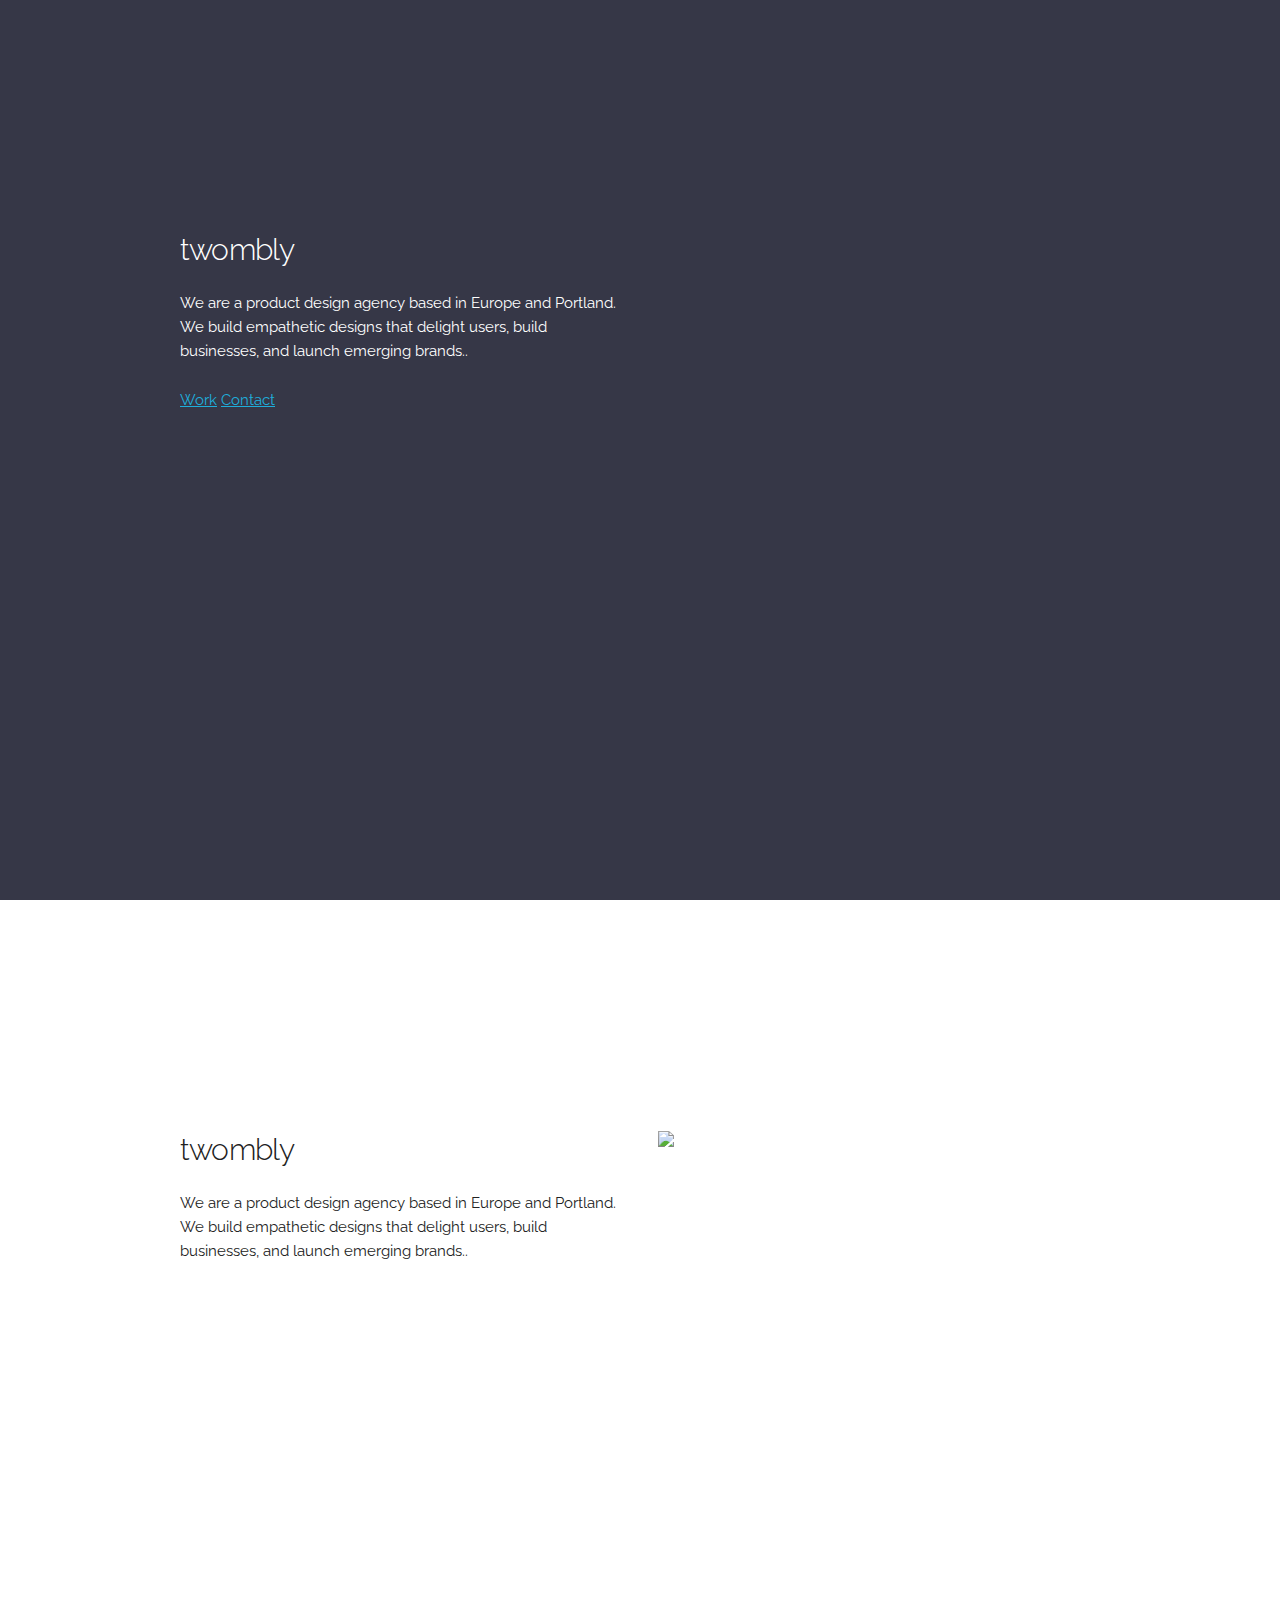
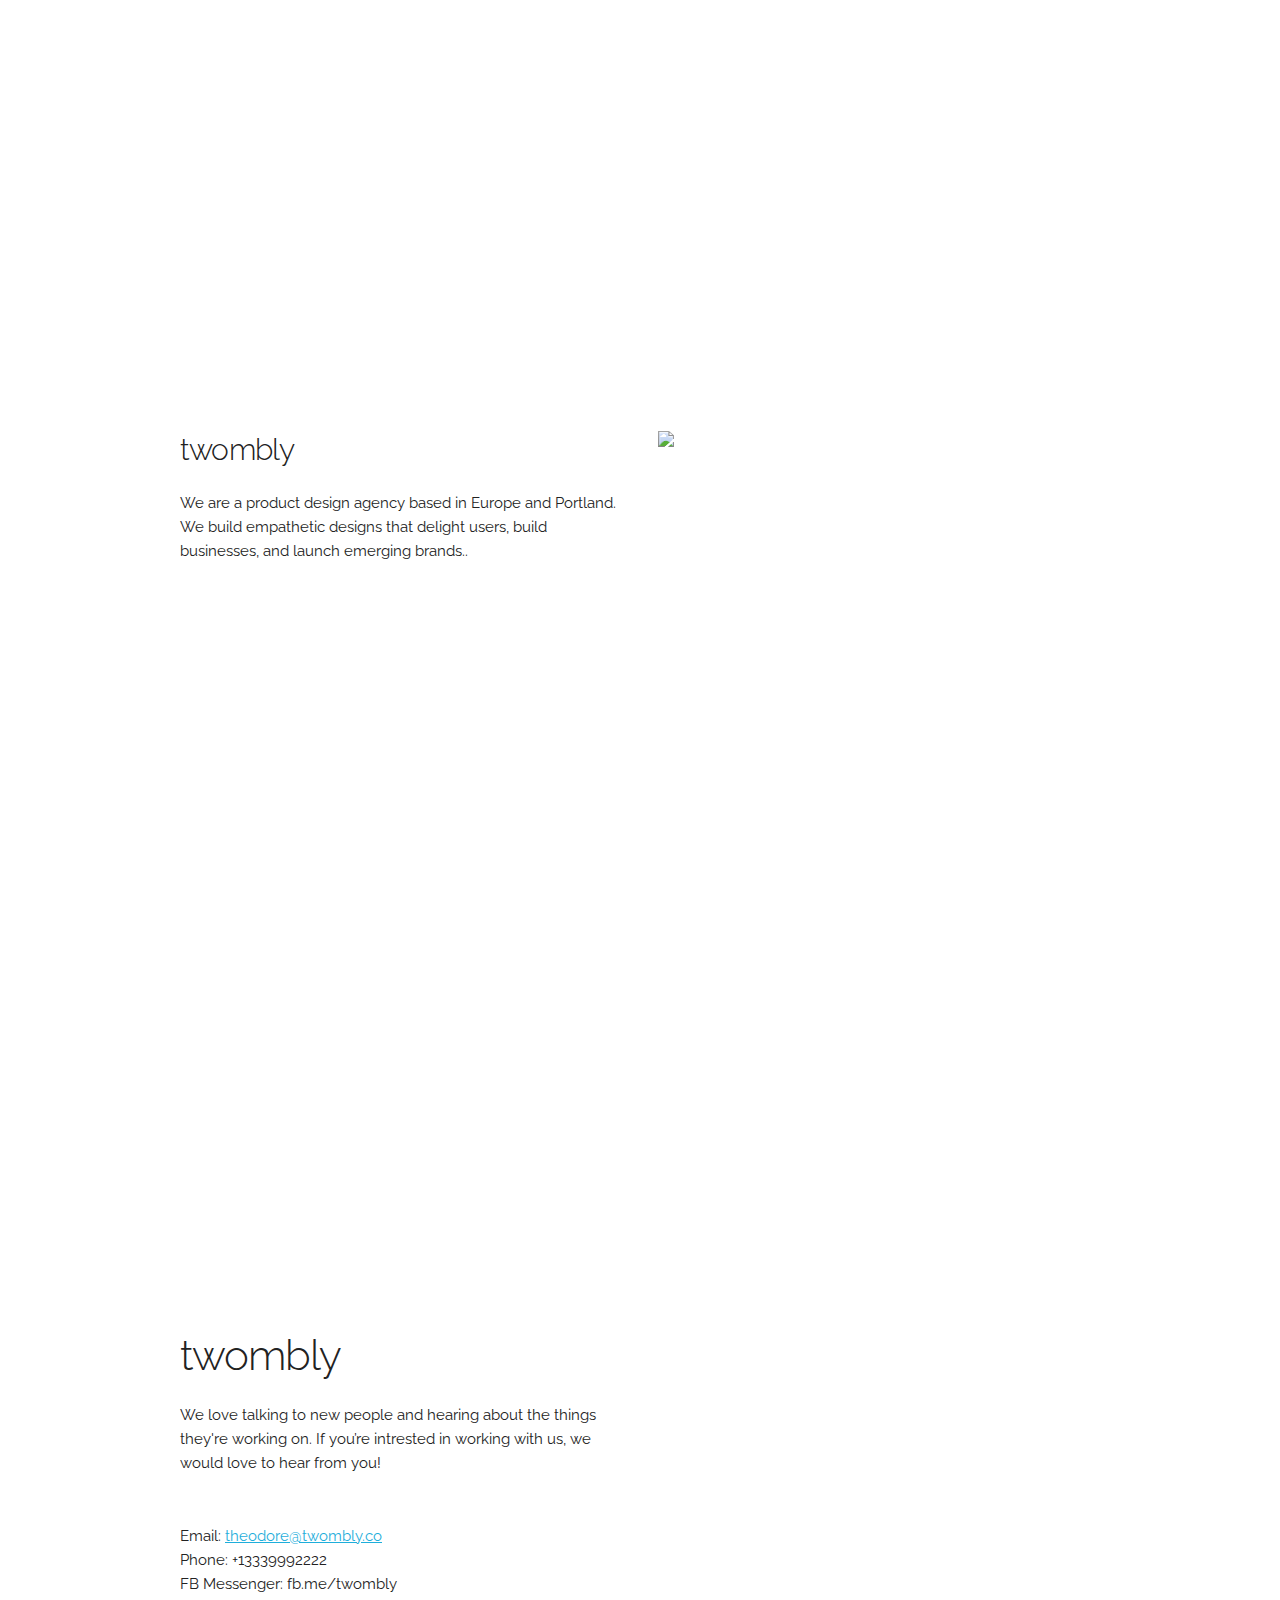
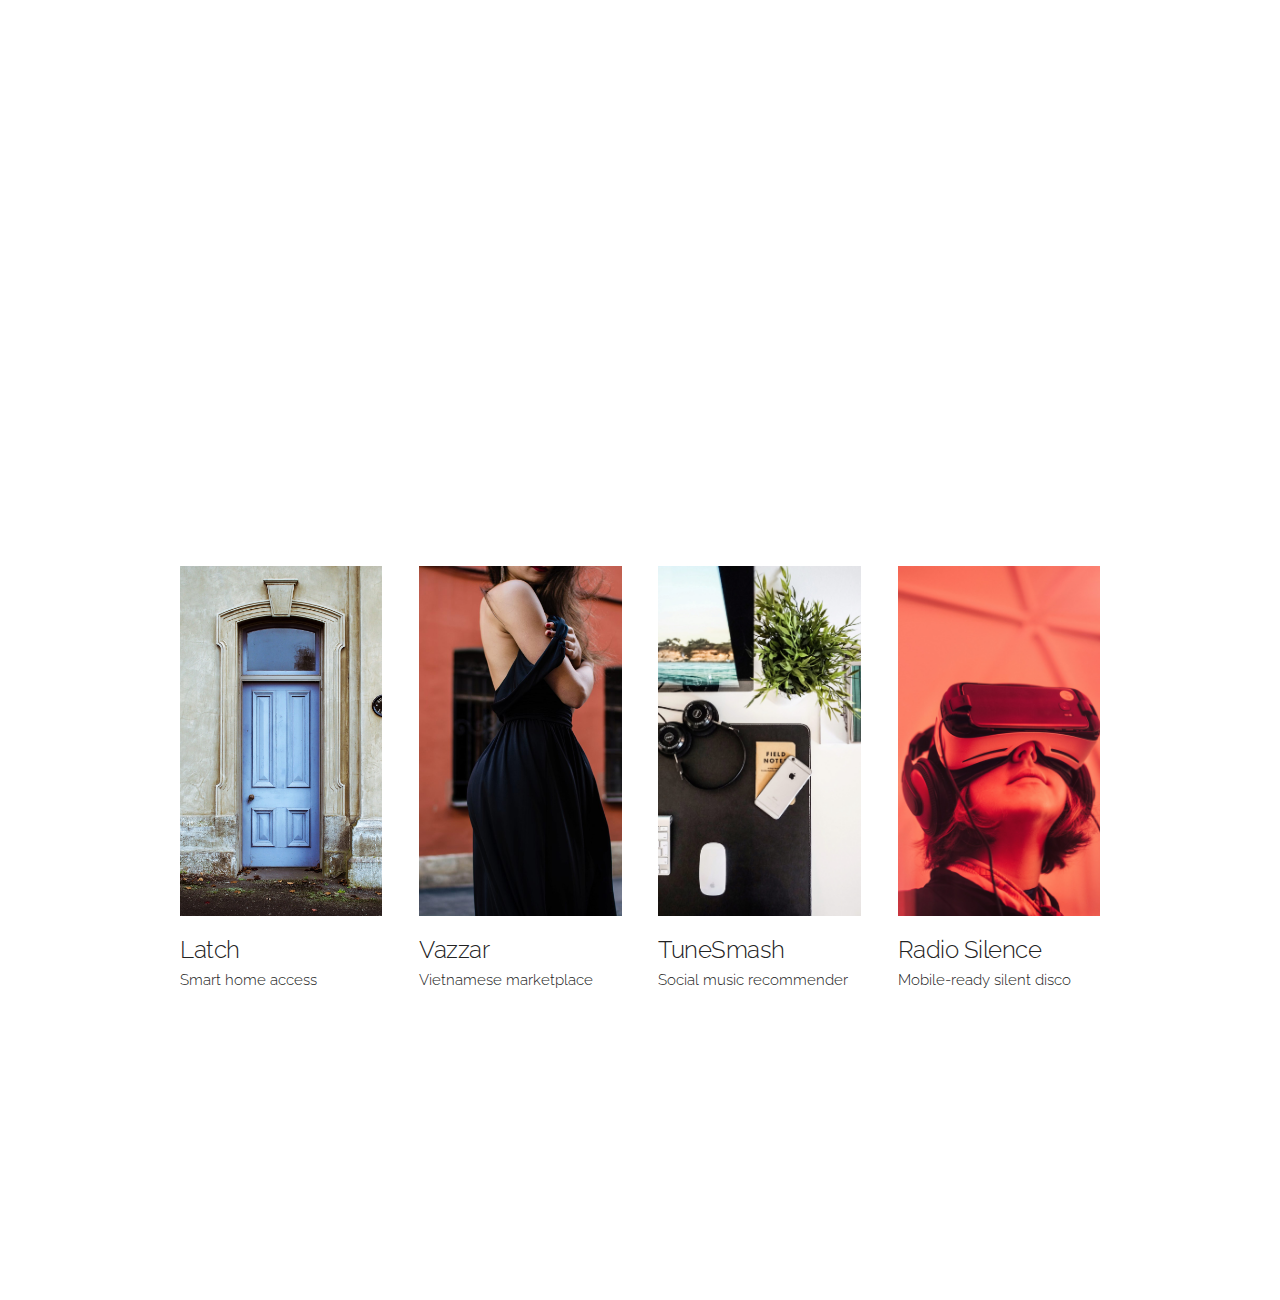
==== index.html @ 068f7f0d "index" ====
<!DOCTYPE html>
<html lang="en">
<head>

  <!-- Basic Page Needs
  –––––––––––––––––––––––––––––––––––––––––––––––––– -->
  <meta charset="utf-8">
  <title>Your page title here :)</title>
  <meta name="description" content="">
  <meta name="author" content="">

  <!-- Mobile Specific Metas
  –––––––––––––––––––––––––––––––––––––––––––––––––– -->
  <meta name="viewport" content="width=device-width, initial-scale=1">

  <!-- FONT
  –––––––––––––––––––––––––––––––––––––––––––––––––– -->
  <link href="//fonts.googleapis.com/css?family=Raleway:400,300,600" rel="stylesheet" type="text/css">

  <!-- CSS
  –––––––––––––––––––––––––––––––––––––––––––––––––– -->
  <link rel="stylesheet" href="css/normalize.css">
  <link rel="stylesheet" href="css/skeleton.css">

  <!-- Favicon
  –––––––––––––––––––––––––––––––––––––––––––––––––– -->
  <link rel="icon" type="image/png" href="images/favicon.png">

</head>
<body>
<style>
  html,body {
    height: 100%;
  }
  .row {
    position: relative;
    width: 100%;
    max-width: 960px;
    margin: 0 auto;
    padding: 0 20px;
    box-sizing: border-box;
  }
  .page-container {
    position: relative;
    height: 100%;
  }
  .section {
    height: 100%;
    width: 100vw;
    z-index: -1;
  }
  .bg-dark {
    background-color: #363747;
  }
  .bg-light {
    background-color: #fff;
  }
  .bg-dark h4,
  .bg-dark p {
    color: white;
  }
  .image-wrapper {
    height: 350px;
  }
  .headline-wrapper {
    padding-top:16px;
  }
  .headline-wrapper h5 {
    margin:0;
  }
</style>
  <!-- Primary Page Layout
  –––––––––––––––––––––––––––––––––––––––––––––––––– -->
  <div class="page-container">
    <div class="section bg-dark">
      <div class="row">
        <div class="one-half column" style="margin-top: 25%">
          <h4>twombly</h4>
          <p>We are a product design agency based in Europe and Portland. We build empathetic designs that delight users, build businesses, and launch emerging brands.</a>.</p>
          <div class="navigation-bar">
            <a class="text-seafoam" href="#work">Work</a>
            <a class="text-skyblue" href="#contact">Contact</a>
          </div>
        </div>
      </div>
    </div>
    <div class="section bg-light">
      <div class="row">
        <div class="one-half column" style="margin-top: 25%">
          <h4>twombly</h4>
          <p>We are a product design agency based in Europe and Portland. We build empathetic designs that delight users, build businesses, and launch emerging brands.</a>.</p>
        </div>
        <div class="one-half column" style="margin-top: 25%">
          <img src="https://b.fastcompany.net/multisite_files/codesign/imagecache/slideshow_large/slides/07_SFMOMA_RamsFC.jpg"/>
        </div>
      </div>
    </div>
    <div class="section bg-light">
      <div class="row">
        <div class="one-half column" style="margin-top: 25%">
          <h4>twombly</h4>
          <p>We are a product design agency based in Europe and Portland. We build empathetic designs that delight users, build businesses, and launch emerging brands.</a>.</p>
        </div>
        <div class="one-half column" style="margin-top: 25%">
          <img src="https://b.fastcompany.net/multisite_files/codesign/imagecache/slideshow_large/slides/09_SFMOMA_RamsFC.jpg"/>
        </div>
      </div>
    </div>
    <div class="section bg-light">
      <div class="row">
        <div class="one-half column" style="margin-top: 25%">
          <h2>twombly</h2>
          <p>We love talking to new people and hearing about the things they're working on. If you’re intrested in working with us, we would love to hear from you!</p>
          <br>
          <span>Email: <a href="">theodore@twombly.co</a></span>
          <br>
          <span>Phone: +13339992222</span>
          <br>
          <span>FB Messenger: fb.me/twombly</span>
        </div>
      </div>
    </div>
    <div id="work" class="section bg-light">
      <div class="row">
        <div class="three columns" style="margin-top: 18%">
          <div class="image-wrapper" style="background-image: url(./images/work-latch.jpeg); background-size:cover; background-position: center center;">
          </div>
          <div class="headline-wrapper">
            <h5>Latch</h5>
            <h6>Smart home access</h6>
          </div>
        </div>
        <div class="three columns" style="margin-top: 18%">
          <div class="image-wrapper" style="background-image: url(./images/work-vazzar.jpeg); background-size:cover; background-position: center center;">
          </div>
          <div class="headline-wrapper">
            <h5>Vazzar</h5>
            <h6>Vietnamese marketplace</h6>
          </div>
        </div>
        <div class="three columns" style="margin-top: 18%">
          <div class="image-wrapper" style="background-image: url(./images/work-ts.jpeg); background-size:cover; background-position: center center;">
          </div>
          <div class="headline-wrapper">
            <h5>TuneSmash</h5>
            <h6>Social music recommender</h6>
          </div>
        </div>
        <div class="three columns" style="margin-top: 18%">
          <div class="image-wrapper" style="background-image: url(./images/work-rs.jpeg); background-size:cover; background-position: center center;">
          </div>
          <div class="headline-wrapper">
            <h5>Radio Silence</h5>
            <h6>Mobile-ready silent disco</h6>
          </div>
        </div>
      </div>
    </div>
  </div>

<!-- End Document
  –––––––––––––––––––––––––––––––––––––––––––––––––– -->
</body>
</html>
---- css/skeleton.css ----
/*
* Skeleton V2.0.4
* Copyright 2014, Dave Gamache
* www.getskeleton.com
* Free to use under the MIT license.
* http://www.opensource.org/licenses/mit-license.php
* 12/29/2014
*/


/* Table of contents
––––––––––––––––––––––––––––––––––––––––––––––––––
- Grid
- Base Styles
- Typography
- Links
- Buttons
- Forms
- Lists
- Code
- Tables
- Spacing
- Utilities
- Clearing
- Media Queries
*/


/* Grid
–––––––––––––––––––––––––––––––––––––––––––––––––– */
.container {
  position: relative;
  width: 100%;
  max-width: 960px;
  margin: 0 auto;
  padding: 0 20px;
  box-sizing: border-box; }
.column,
.columns {
  width: 100%;
  float: left;
  box-sizing: border-box; }

/* For devices larger than 400px */
@media (min-width: 400px) {
  .container {
    width: 85%;
    padding: 0; }
}

/* For devices larger than 550px */
@media (min-width: 550px) {
  .container {
    width: 80%; }
  .column,
  .columns {
    margin-left: 4%; }
  .column:first-child,
  .columns:first-child {
    margin-left: 0; }

  .one.column,
  .one.columns                    { width: 4.66666666667%; }
  .two.columns                    { width: 13.3333333333%; }
  .three.columns                  { width: 22%;            }
  .four.columns                   { width: 30.6666666667%; }
  .five.columns                   { width: 39.3333333333%; }
  .six.columns                    { width: 48%;            }
  .seven.columns                  { width: 56.6666666667%; }
  .eight.columns                  { width: 65.3333333333%; }
  .nine.columns                   { width: 74.0%;          }
  .ten.columns                    { width: 82.6666666667%; }
  .eleven.columns                 { width: 91.3333333333%; }
  .twelve.columns                 { width: 100%; margin-left: 0; }

  .one-third.column               { width: 30.6666666667%; }
  .two-thirds.column              { width: 65.3333333333%; }

  .one-half.column                { width: 48%; }

  /* Offsets */
  .offset-by-one.column,
  .offset-by-one.columns          { margin-left: 8.66666666667%; }
  .offset-by-two.column,
  .offset-by-two.columns          { margin-left: 17.3333333333%; }
  .offset-by-three.column,
  .offset-by-three.columns        { margin-left: 26%;            }
  .offset-by-four.column,
  .offset-by-four.columns         { margin-left: 34.6666666667%; }
  .offset-by-five.column,
  .offset-by-five.columns         { margin-left: 43.3333333333%; }
  .offset-by-six.column,
  .offset-by-six.columns          { margin-left: 52%;            }
  .offset-by-seven.column,
  .offset-by-seven.columns        { margin-left: 60.6666666667%; }
  .offset-by-eight.column,
  .offset-by-eight.columns        { margin-left: 69.3333333333%; }
  .offset-by-nine.column,
  .offset-by-nine.columns         { margin-left: 78.0%;          }
  .offset-by-ten.column,
  .offset-by-ten.columns          { margin-left: 86.6666666667%; }
  .offset-by-eleven.column,
  .offset-by-eleven.columns       { margin-left: 95.3333333333%; }

  .offset-by-one-third.column,
  .offset-by-one-third.columns    { margin-left: 34.6666666667%; }
  .offset-by-two-thirds.column,
  .offset-by-two-thirds.columns   { margin-left: 69.3333333333%; }

  .offset-by-one-half.column,
  .offset-by-one-half.columns     { margin-left: 52%; }

}


/* Base Styles
–––––––––––––––––––––––––––––––––––––––––––––––––– */
/* NOTE
html is set to 62.5% so that all the REM measurements throughout Skeleton
are based on 10px sizing. So basically 1.5rem = 15px :) */
html {
  font-size: 62.5%; }
body {
  font-size: 1.5em; /* currently ems cause chrome bug misinterpreting rems on body element */
  line-height: 1.6;
  font-weight: 400;
  font-family: "Raleway", "HelveticaNeue", "Helvetica Neue", Helvetica, Arial, sans-serif;
  color: #222; }


/* Typography
–––––––––––––––––––––––––––––––––––––––––––––––––– */
h1, h2, h3, h4, h5, h6 {
  margin-top: 0;
  margin-bottom: 2rem;
  font-weight: 300; }
h1 { font-size: 4.0rem; line-height: 1.2;  letter-spacing: -.1rem;}
h2 { font-size: 3.6rem; line-height: 1.25; letter-spacing: -.1rem; }
h3 { font-size: 3.0rem; line-height: 1.3;  letter-spacing: -.1rem; }
h4 { font-size: 2.4rem; line-height: 1.35; letter-spacing: -.08rem; }
h5 { font-size: 1.8rem; line-height: 1.5;  letter-spacing: -.05rem; }
h6 { font-size: 1.5rem; line-height: 1.6;  letter-spacing: 0; }

/* Larger than phablet */
@media (min-width: 550px) {
  h1 { font-size: 5.0rem; }
  h2 { font-size: 4.2rem; }
  h3 { font-size: 3.6rem; }
  h4 { font-size: 3.0rem; }
  h5 { font-size: 2.4rem; }
  h6 { font-size: 1.5rem; }
}

p {
  margin-top: 0; }


/* Links
–––––––––––––––––––––––––––––––––––––––––––––––––– */
a {
  color: #1EAEDB; }
a:hover {
  color: #0FA0CE; }


/* Buttons
–––––––––––––––––––––––––––––––––––––––––––––––––– */
.button,
button,
input[type="submit"],
input[type="reset"],
input[type="button"] {
  display: inline-block;
  height: 38px;
  padding: 0 30px;
  color: #555;
  text-align: center;
  font-size: 11px;
  font-weight: 600;
  line-height: 38px;
  letter-spacing: .1rem;
  text-transform: uppercase;
  text-decoration: none;
  white-space: nowrap;
  background-color: transparent;
  border-radius: 4px;
  border: 1px solid #bbb;
  cursor: pointer;
  box-sizing: border-box; }
.button:hover,
button:hover,
input[type="submit"]:hover,
input[type="reset"]:hover,
input[type="button"]:hover,
.button:focus,
button:focus,
input[type="submit"]:focus,
input[type="reset"]:focus,
input[type="button"]:focus {
  color: #333;
  border-color: #888;
  outline: 0; }
.button.button-primary,
button.button-primary,
input[type="submit"].button-primary,
input[type="reset"].button-primary,
input[type="button"].button-primary {
  color: #FFF;
  background-color: #33C3F0;
  border-color: #33C3F0; }
.button.button-primary:hover,
button.button-primary:hover,
input[type="submit"].button-primary:hover,
input[type="reset"].button-primary:hover,
input[type="button"].button-primary:hover,
.button.button-primary:focus,
button.button-primary:focus,
input[type="submit"].button-primary:focus,
input[type="reset"].button-primary:focus,
input[type="button"].button-primary:focus {
  color: #FFF;
  background-color: #1EAEDB;
  border-color: #1EAEDB; }


/* Forms
–––––––––––––––––––––––––––––––––––––––––––––––––– */
input[type="email"],
input[type="number"],
input[type="search"],
input[type="text"],
input[type="tel"],
input[type="url"],
input[type="password"],
textarea,
select {
  height: 38px;
  padding: 6px 10px; /* The 6px vertically centers text on FF, ignored by Webkit */
  background-color: #fff;
  border: 1px solid #D1D1D1;
  border-radius: 4px;
  box-shadow: none;
  box-sizing: border-box; }
/* Removes awkward default styles on some inputs for iOS */
input[type="email"],
input[type="number"],
input[type="search"],
input[type="text"],
input[type="tel"],
input[type="url"],
input[type="password"],
textarea {
  -webkit-appearance: none;
     -moz-appearance: none;
          appearance: none; }
textarea {
  min-height: 65px;
  padding-top: 6px;
  padding-bottom: 6px; }
input[type="email"]:focus,
input[type="number"]:focus,
input[type="search"]:focus,
input[type="text"]:focus,
input[type="tel"]:focus,
input[type="url"]:focus,
input[type="password"]:focus,
textarea:focus,
select:focus {
  border: 1px solid #33C3F0;
  outline: 0; }
label,
legend {
  display: block;
  margin-bottom: .5rem;
  font-weight: 600; }
fieldset {
  padding: 0;
  border-width: 0; }
input[type="checkbox"],
input[type="radio"] {
  display: inline; }
label > .label-body {
  display: inline-block;
  margin-left: .5rem;
  font-weight: normal; }


/* Lists
–––––––––––––––––––––––––––––––––––––––––––––––––– */
ul {
  list-style: circle inside; }
ol {
  list-style: decimal inside; }
ol, ul {
  padding-left: 0;
  margin-top: 0; }
ul ul,
ul ol,
ol ol,
ol ul {
  margin: 1.5rem 0 1.5rem 3rem;
  font-size: 90%; }
li {
  margin-bottom: 1rem; }


/* Code
–––––––––––––––––––––––––––––––––––––––––––––––––– */
code {
  padding: .2rem .5rem;
  margin: 0 .2rem;
  font-size: 90%;
  white-space: nowrap;
  background: #F1F1F1;
  border: 1px solid #E1E1E1;
  border-radius: 4px; }
pre > code {
  display: block;
  padding: 1rem 1.5rem;
  white-space: pre; }


/* Tables
–––––––––––––––––––––––––––––––––––––––––––––––––– */
th,
td {
  padding: 12px 15px;
  text-align: left;
  border-bottom: 1px solid #E1E1E1; }
th:first-child,
td:first-child {
  padding-left: 0; }
th:last-child,
td:last-child {
  padding-right: 0; }


/* Spacing
–––––––––––––––––––––––––––––––––––––––––––––––––– */
button,
.button {
  margin-bottom: 1rem; }
input,
textarea,
select,
fieldset {
  margin-bottom: 1.5rem; }
pre,
blockquote,
dl,
figure,
table,
p,
ul,
ol,
form {
  margin-bottom: 2.5rem; }


/* Utilities
–––––––––––––––––––––––––––––––––––––––––––––––––– */
.u-full-width {
  width: 100%;
  box-sizing: border-box; }
.u-max-full-width {
  max-width: 100%;
  box-sizing: border-box; }
.u-pull-right {
  float: right; }
.u-pull-left {
  float: left; }


/* Misc
–––––––––––––––––––––––––––––––––––––––––––––––––– */
hr {
  margin-top: 3rem;
  margin-bottom: 3.5rem;
  border-width: 0;
  border-top: 1px solid #E1E1E1; }


/* Clearing
–––––––––––––––––––––––––––––––––––––––––––––––––– */

/* Self Clearing Goodness */
.container:after,
.row:after,
.u-cf {
  content: "";
  display: table;
  clear: both; }


/* Media Queries
–––––––––––––––––––––––––––––––––––––––––––––––––– */
/*
Note: The best way to structure the use of media queries is to create the queries
near the relevant code. For example, if you wanted to change the styles for buttons
on small devices, paste the mobile query code up in the buttons section and style it
there.
*/


/* Larger than mobile */
@media (min-width: 400px) {}

/* Larger than phablet (also point when grid becomes active) */
@media (min-width: 550px) {}

/* Larger than tablet */
@media (min-width: 750px) {}

/* Larger than desktop */
@media (min-width: 1000px) {}

/* Larger than Desktop HD */
@media (min-width: 1200px) {}
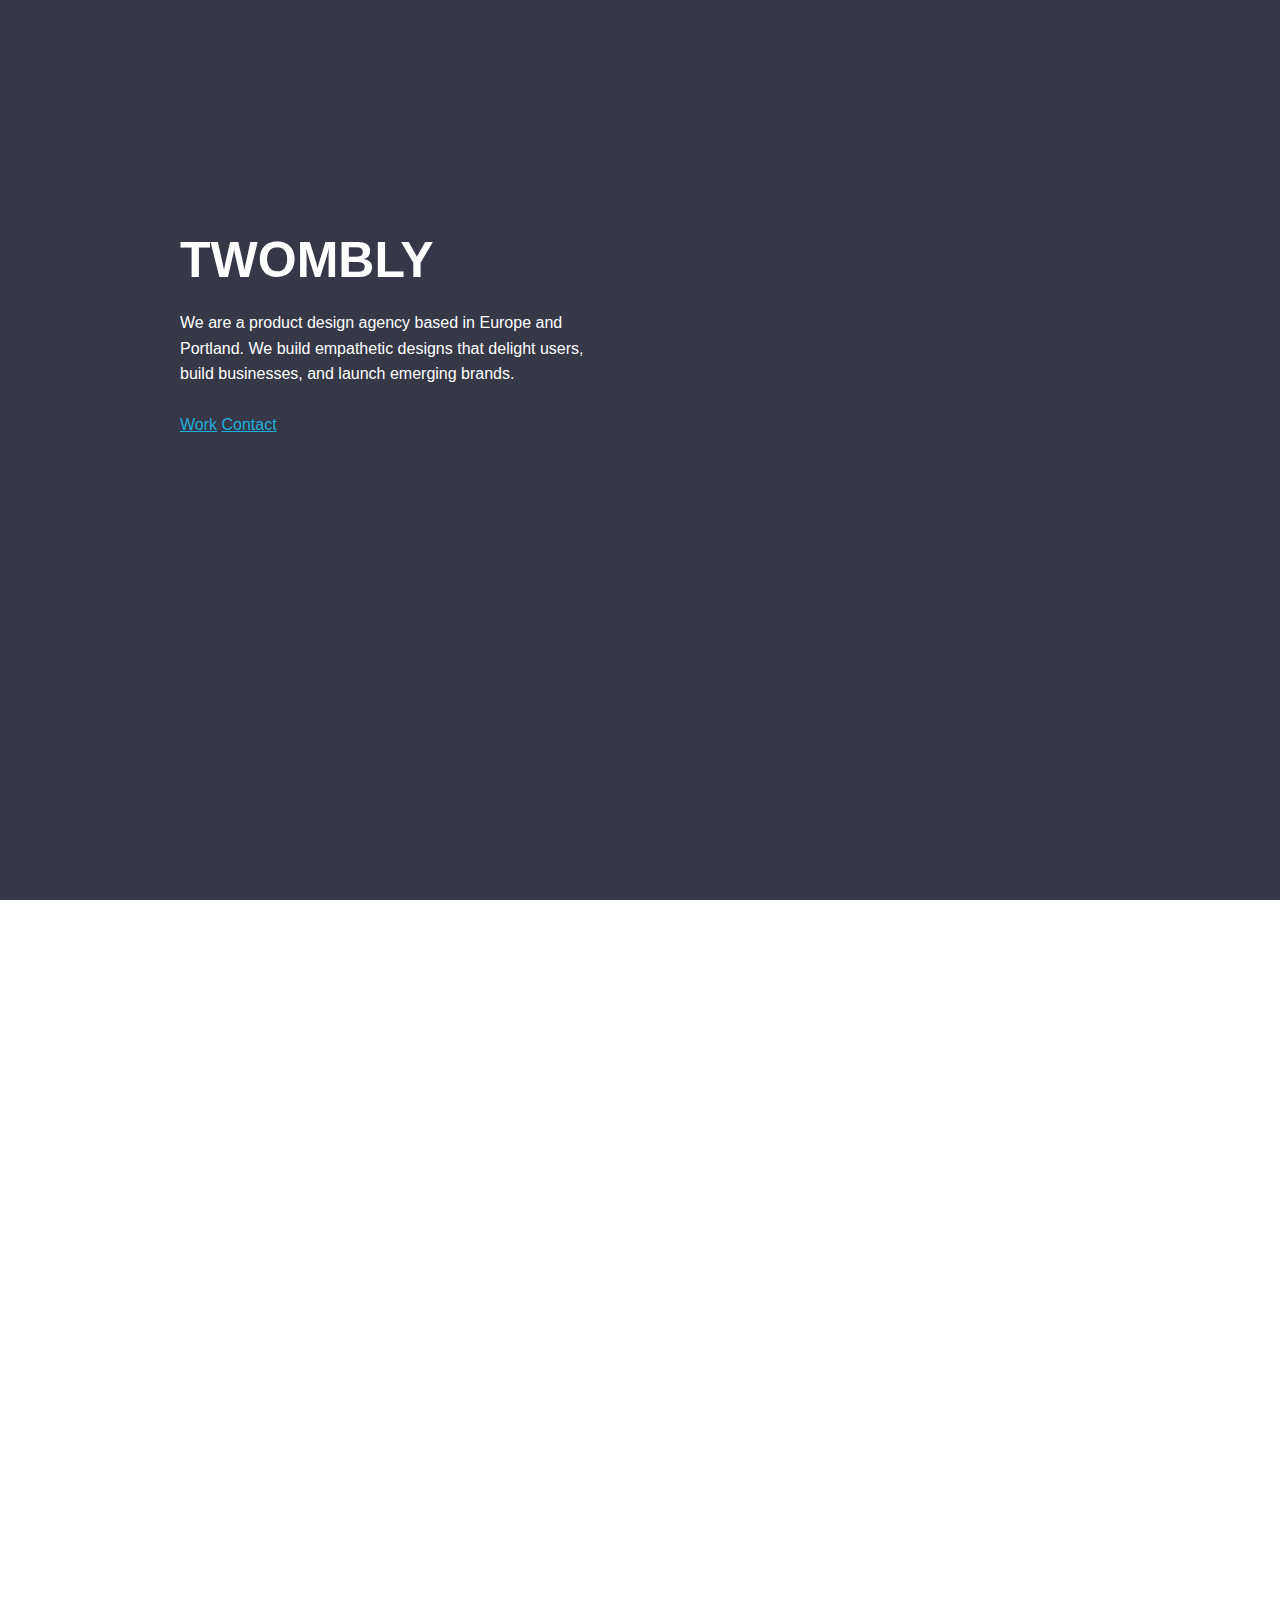
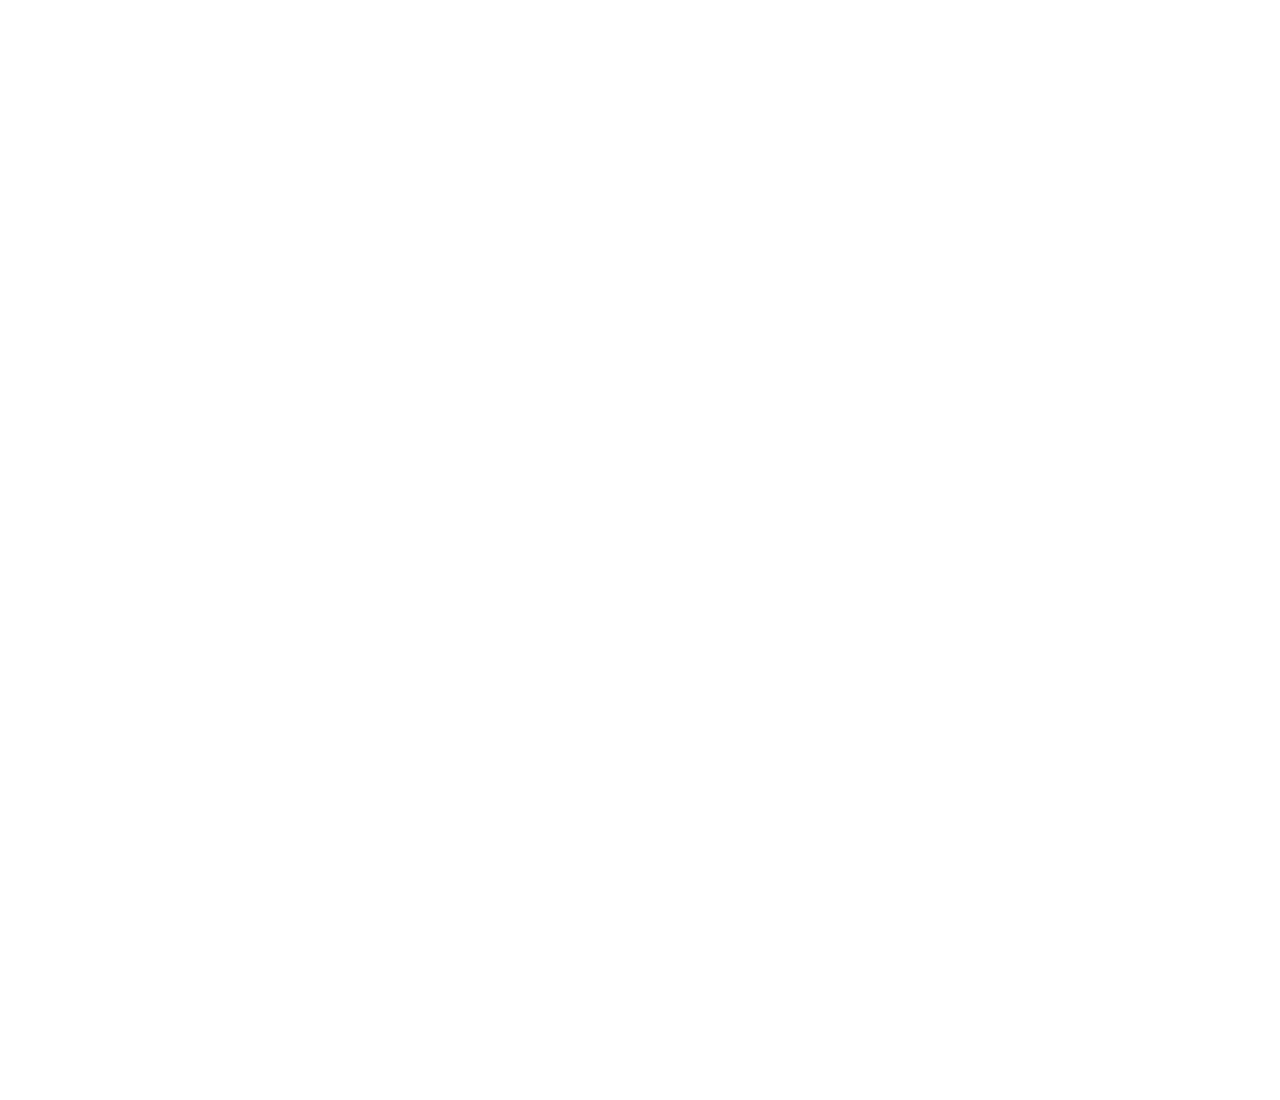
==== commit a05c469b: "yup" ====
--- a/index.html
+++ b/index.html
@@ -15,7 +15,6 @@
 
   <!-- FONT
   –––––––––––––––––––––––––––––––––––––––––––––––––– -->
-  <link href="//fonts.googleapis.com/css?family=Raleway:400,300,600" rel="stylesheet" type="text/css">
 
   <!-- CSS
   –––––––––––––––––––––––––––––––––––––––––––––––––– -->
@@ -25,7 +24,11 @@
   <!-- Favicon
   –––––––––––––––––––––––––––––––––––––––––––––––––– -->
   <link rel="icon" type="image/png" href="images/favicon.png">
-
+  <script type="text/javascript" src="//fast.fonts.net/jsapi/75adbc02-f37f-4e9c-960f-9e6158d065dd.js"></script>
+
+  <script src="http://ajax.googleapis.com/ajax/libs/jquery/1.11.1/jquery.min.js"></script>
+  <link href="./js/fullpage/jquery.fullPage.css">
+  <script src="./js/fullpage/jquery.fullPage.js"></script>
 </head>
 <body>
 <style>
@@ -71,12 +74,12 @@
 </style>
   <!-- Primary Page Layout
   –––––––––––––––––––––––––––––––––––––––––––––––––– -->
-  <div class="page-container">
+  <div class="page-container" id="fullpage">
     <div class="section bg-dark">
       <div class="row">
-        <div class="one-half column" style="margin-top: 25%">
-          <h4>twombly</h4>
-          <p>We are a product design agency based in Europe and Portland. We build empathetic designs that delight users, build businesses, and launch emerging brands.</a>.</p>
+        <div class="one-half column" style="margin-top: 25%; color: white;">
+          <h1>twombly</h1>
+          <p>We are a product design agency based in Europe and Portland. We build empathetic designs that delight users, build businesses, and launch emerging brands.</p>
           <div class="navigation-bar">
             <a class="text-seafoam" href="#work">Work</a>
             <a class="text-skyblue" href="#contact">Contact</a>
@@ -84,28 +87,43 @@
         </div>
       </div>
     </div>
-    <div class="section bg-light">
+    <div id="work" class="section bg-light">
       <div class="row">
-        <div class="one-half column" style="margin-top: 25%">
-          <h4>twombly</h4>
-          <p>We are a product design agency based in Europe and Portland. We build empathetic designs that delight users, build businesses, and launch emerging brands.</a>.</p>
-        </div>
-        <div class="one-half column" style="margin-top: 25%">
-          <img src="https://b.fastcompany.net/multisite_files/codesign/imagecache/slideshow_large/slides/07_SFMOMA_RamsFC.jpg"/>
+        <div class="three columns" style="margin-top: 18%">
+          <div class="image-wrapper" style="background-image: url(./images/work-latch.jpeg); background-size:cover; background-position: center center;">
+          </div>
+          <div class="headline-wrapper">
+            <h5>Latch</h5>
+            <h6>Smart home access</h6>
+          </div>
+        </div>
+        <div class="three columns" style="margin-top: 18%">
+          <div class="image-wrapper" style="background-image: url(./images/work-vazzar.jpeg); background-size:cover; background-position: center center;">
+          </div>
+          <div class="headline-wrapper">
+            <h5>Vazzar</h5>
+            <h6>Vietnamese marketplace</h6>
+          </div>
+        </div>
+        <div class="three columns" style="margin-top: 18%">
+          <div class="image-wrapper" style="background-image: url(./images/work-ts.jpeg); background-size:cover; background-position: center center;">
+          </div>
+          <div class="headline-wrapper">
+            <h5>TuneSmash</h5>
+            <h6>Social music recommender</h6>
+          </div>
+        </div>
+        <div class="three columns" style="margin-top: 18%">
+          <div class="image-wrapper" style="background-image: url(./images/work-rs.jpeg); background-size:cover; background-position: center center;">
+          </div>
+          <div class="headline-wrapper">
+            <h5>Radio Silence</h5>
+            <h6>Mobile-ready silent disco</h6>
+          </div>
         </div>
       </div>
     </div>
-    <div class="section bg-light">
-      <div class="row">
-        <div class="one-half column" style="margin-top: 25%">
-          <h4>twombly</h4>
-          <p>We are a product design agency based in Europe and Portland. We build empathetic designs that delight users, build businesses, and launch emerging brands.</a>.</p>
-        </div>
-        <div class="one-half column" style="margin-top: 25%">
-          <img src="https://b.fastcompany.net/multisite_files/codesign/imagecache/slideshow_large/slides/09_SFMOMA_RamsFC.jpg"/>
-        </div>
-      </div>
-    </div>
+
     <div class="section bg-light">
       <div class="row">
         <div class="one-half column" style="margin-top: 25%">
@@ -120,44 +138,69 @@
         </div>
       </div>
     </div>
-    <div id="work" class="section bg-light">
-      <div class="row">
-        <div class="three columns" style="margin-top: 18%">
-          <div class="image-wrapper" style="background-image: url(./images/work-latch.jpeg); background-size:cover; background-position: center center;">
-          </div>
-          <div class="headline-wrapper">
-            <h5>Latch</h5>
-            <h6>Smart home access</h6>
-          </div>
-        </div>
-        <div class="three columns" style="margin-top: 18%">
-          <div class="image-wrapper" style="background-image: url(./images/work-vazzar.jpeg); background-size:cover; background-position: center center;">
-          </div>
-          <div class="headline-wrapper">
-            <h5>Vazzar</h5>
-            <h6>Vietnamese marketplace</h6>
-          </div>
-        </div>
-        <div class="three columns" style="margin-top: 18%">
-          <div class="image-wrapper" style="background-image: url(./images/work-ts.jpeg); background-size:cover; background-position: center center;">
-          </div>
-          <div class="headline-wrapper">
-            <h5>TuneSmash</h5>
-            <h6>Social music recommender</h6>
-          </div>
-        </div>
-        <div class="three columns" style="margin-top: 18%">
-          <div class="image-wrapper" style="background-image: url(./images/work-rs.jpeg); background-size:cover; background-position: center center;">
-          </div>
-          <div class="headline-wrapper">
-            <h5>Radio Silence</h5>
-            <h6>Mobile-ready silent disco</h6>
-          </div>
-        </div>
-      </div>
-    </div>
+
   </div>
-
+<script>
+$(document).ready(function() {
+    $('#fullpage').fullpage({
+        //Navigation
+        lockAnchors: false,
+        navigation: false,
+        navigationPosition: 'right',
+        showActiveTooltip: false,
+        slidesNavigation: true,
+        slidesNavPosition: 'bottom',
+
+        //Scrolling
+        css3: true,
+        scrollingSpeed: 1000,
+        autoScrolling: true,
+        fitToSection: true,
+        fitToSectionDelay: 800,
+        scrollBar: false,
+        easing: 'easeInOutCubic',
+        easingcss3: 'ease',
+        loopBottom: false,
+        loopTop: false,
+        loopHorizontal: true,
+        continuousVertical: false,
+        continuousHorizontal: false,
+        scrollHorizontally: false,
+        interlockedSlides: false,
+        resetSliders: false,
+        fadingEffect: false,
+        normalScrollElements: '#element1, .element2',
+        scrollOverflow: false,
+        scrollOverflowOptions: null,
+        touchSensitivity: 100,
+        normalScrollElementTouchThreshold: 5,
+        bigSectionsDestination: null,
+
+        //Accessibility
+        keyboardScrolling: true,
+        animateAnchor: true,
+        recordHistory: true,
+
+        //Design
+        controlArrows: true,
+        verticalCentered: true,
+
+
+        //Custom selectors
+        sectionSelector: '.section',
+        slideSelector: '.slide',
+
+        //events
+        onLeave: function(index, nextIndex, direction){},
+        afterLoad: function(anchorLink, index){},
+        afterRender: function(){},
+        afterResize: function(){},
+        afterResponsive: function(isResponsive){},
+        afterSlideLoad: function(anchorLink, index, slideAnchor, slideIndex){},
+        onSlideLeave: function(anchorLink, index, slideIndex, direction, nextSlideIndex){}
+    });
+});
+</script>
 <!-- End Document
   –––––––––––––––––––––––––––––––––––––––––––––––––– -->
 </body>
--- a/css/skeleton.css
+++ b/css/skeleton.css
@@ -121,10 +121,10 @@
 html {
   font-size: 62.5%; }
 body {
-  font-size: 1.5em; /* currently ems cause chrome bug misinterpreting rems on body element */
+  font-size: 1.6rem; /* currently ems cause chrome bug misinterpreting rems on body element */
   line-height: 1.6;
-  font-weight: 400;
-  font-family: "Raleway", "HelveticaNeue", "Helvetica Neue", Helvetica, Arial, sans-serif;
+  font-weight: 100;
+  font-family: "Univers W01", "Helvetica Neue", Helvetica, Arial, sans-serif;
   color: #222; }
 
 
@@ -133,9 +133,10 @@
 h1, h2, h3, h4, h5, h6 {
   margin-top: 0;
   margin-bottom: 2rem;
-  font-weight: 300; }
-h1 { font-size: 4.0rem; line-height: 1.2;  letter-spacing: -.1rem;}
-h2 { font-size: 3.6rem; line-height: 1.25; letter-spacing: -.1rem; }
+  text-transform: uppercase;
+  font-weight: 600; }
+h1 { font-size: 4.0rem; line-height: 1.2;}
+h2 { font-size: 3.6rem; line-height: 1.25; }
 h3 { font-size: 3.0rem; line-height: 1.3;  letter-spacing: -.1rem; }
 h4 { font-size: 2.4rem; line-height: 1.35; letter-spacing: -.08rem; }
 h5 { font-size: 1.8rem; line-height: 1.5;  letter-spacing: -.05rem; }
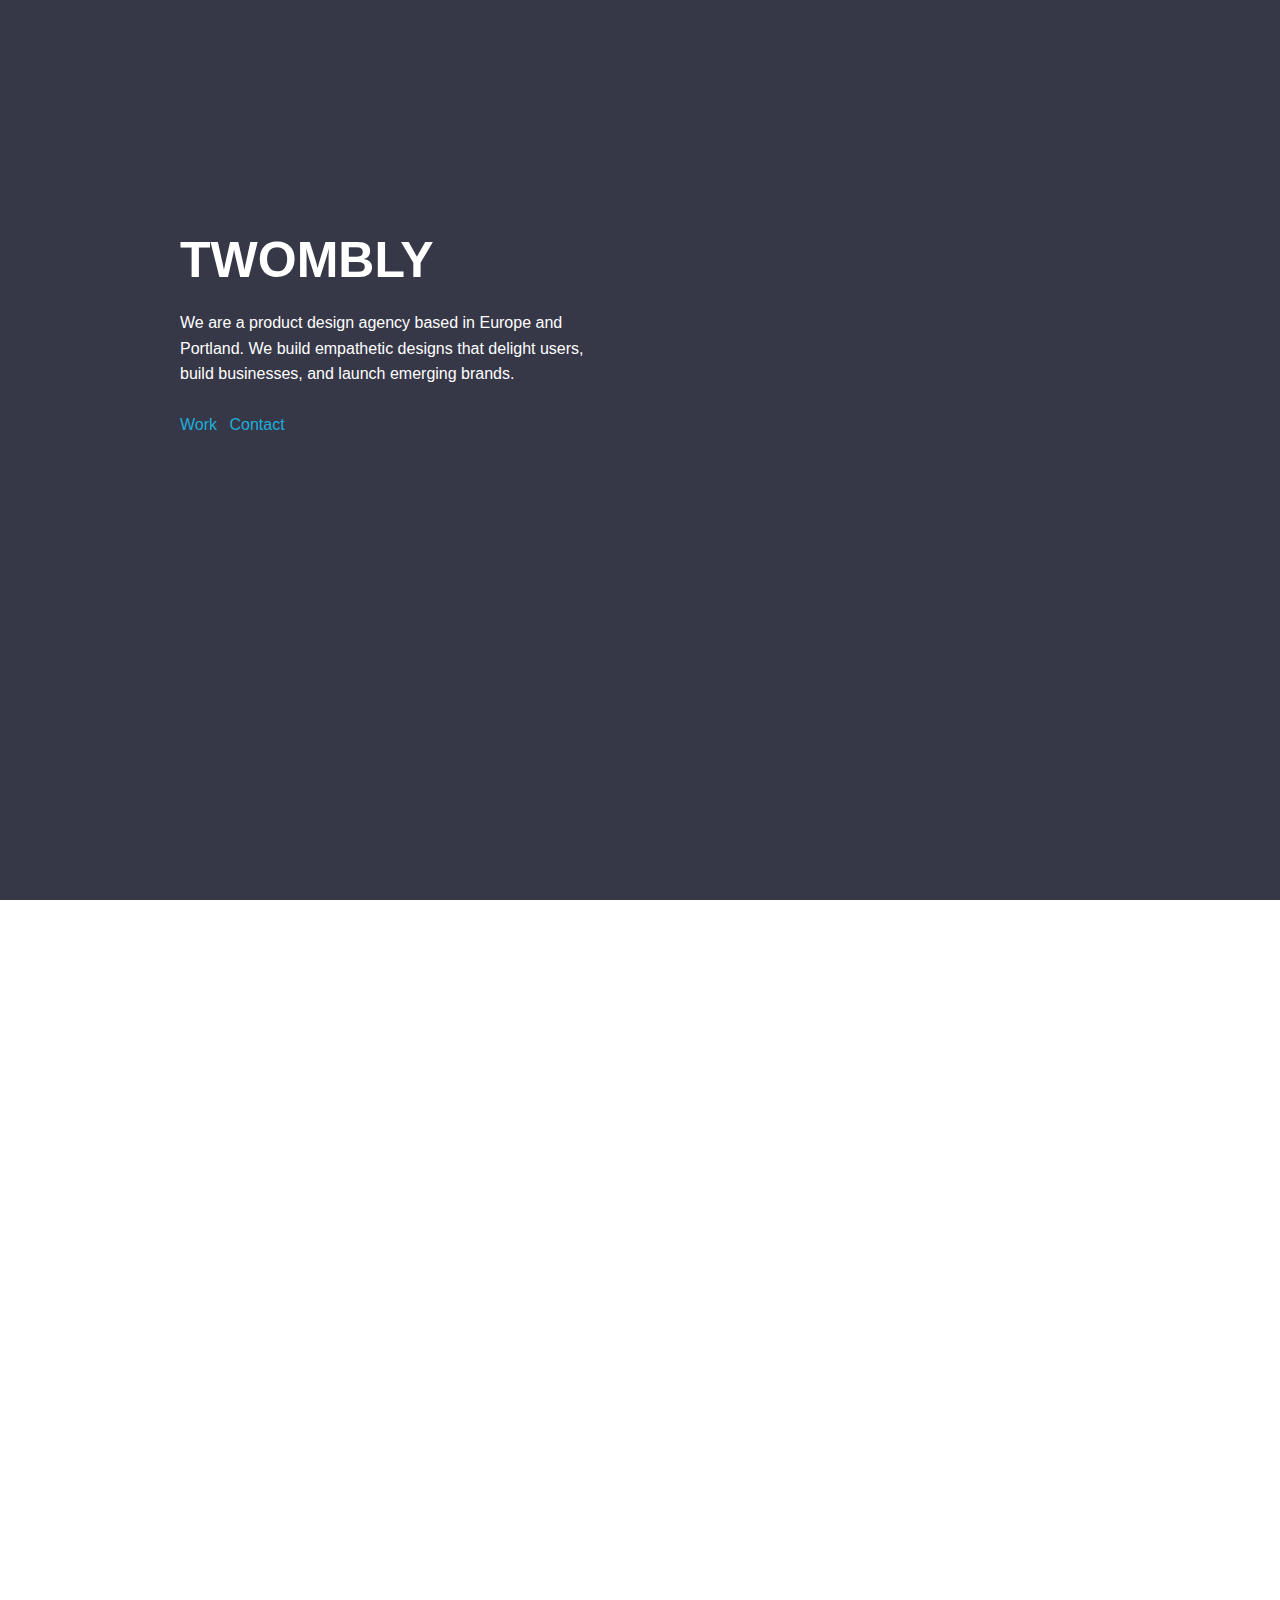
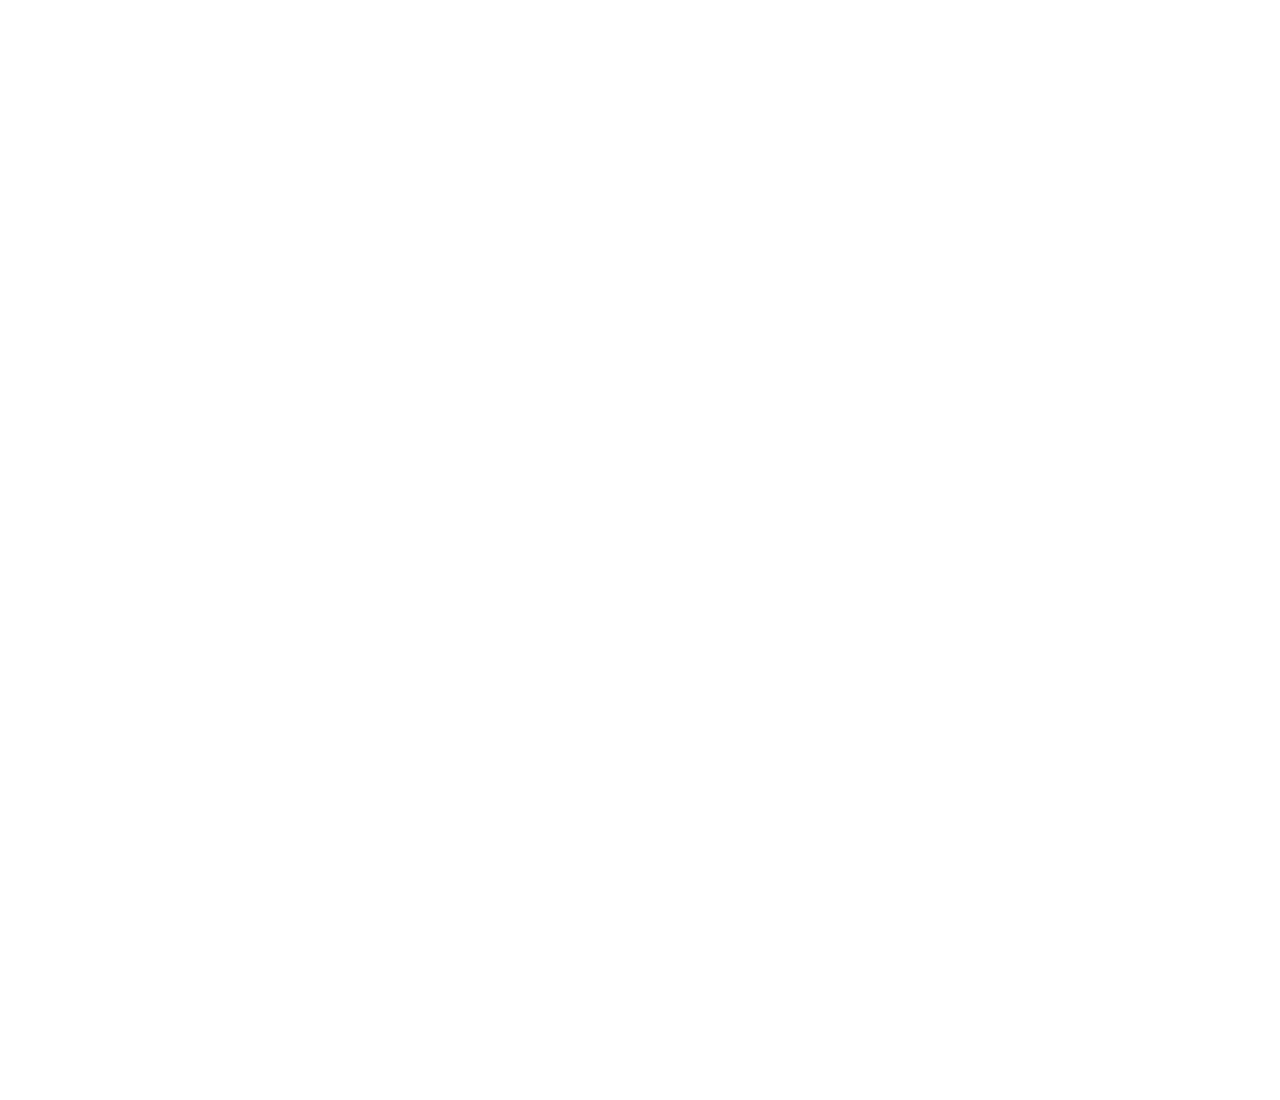
==== commit 06e37ebf: "yup" ====
--- a/index.html
+++ b/index.html
@@ -5,7 +5,7 @@
   <!-- Basic Page Needs
   –––––––––––––––––––––––––––––––––––––––––––––––––– -->
   <meta charset="utf-8">
-  <title>Your page title here :)</title>
+  <title>Twombly</title>
   <meta name="description" content="">
   <meta name="author" content="">
 
@@ -71,70 +71,74 @@
   .headline-wrapper h5 {
     margin:0;
   }
+  #work a {
+    color:black;
+    text-decoration:none;
+  }
+  #work a:hover {
+    color: #1EAEDB;
+  }
+  #home a,
+  #contact a {
+    text-decoration: none;
+    font-weight: 200;
+    margin-bottom:2px;
+  }
+  #home a:hover,
+  #contact a:hover {
+    border-bottom: 2px solid #1EAEDB;
+  }
 </style>
   <!-- Primary Page Layout
   –––––––––––––––––––––––––––––––––––––––––––––––––– -->
   <div class="page-container" id="fullpage">
-    <div class="section bg-dark">
+    <div id="home" class="section bg-dark" data-anchor="home-home">
       <div class="row">
         <div class="one-half column" style="margin-top: 25%; color: white;">
           <h1>twombly</h1>
           <p>We are a product design agency based in Europe and Portland. We build empathetic designs that delight users, build businesses, and launch emerging brands.</p>
           <div class="navigation-bar">
-            <a class="text-seafoam" href="#work">Work</a>
-            <a class="text-skyblue" href="#contact">Contact</a>
+            <a class="text-seafoam" href="#work-work">Work</a>
+
+            <a class="text-skyblue" href="#contact-contact" style="margin-left:8px;">Contact</a>
           </div>
         </div>
       </div>
     </div>
-    <div id="work" class="section bg-light">
+    <div id="work" data-anchor="work-work" class="section bg-light">
       <div class="row">
-        <div class="three columns" style="margin-top: 18%">
+        <div class="one-half column" style="margin-top: 18%; margin-left:0;">
+          <a href="/latch">
           <div class="image-wrapper" style="background-image: url(./images/work-latch.jpeg); background-size:cover; background-position: center center;">
           </div>
           <div class="headline-wrapper">
             <h5>Latch</h5>
-            <h6>Smart home access</h6>
-          </div>
-        </div>
-        <div class="three columns" style="margin-top: 18%">
+            <p>Smart home access</p>
+          </div>
+          </a>
+        </div>
+        <div class="one-half column" style="margin-top: 18%">
+          <a href="/vazzar" >
           <div class="image-wrapper" style="background-image: url(./images/work-vazzar.jpeg); background-size:cover; background-position: center center;">
           </div>
           <div class="headline-wrapper">
             <h5>Vazzar</h5>
-            <h6>Vietnamese marketplace</h6>
-          </div>
-        </div>
-        <div class="three columns" style="margin-top: 18%">
-          <div class="image-wrapper" style="background-image: url(./images/work-ts.jpeg); background-size:cover; background-position: center center;">
-          </div>
-          <div class="headline-wrapper">
-            <h5>TuneSmash</h5>
-            <h6>Social music recommender</h6>
-          </div>
-        </div>
-        <div class="three columns" style="margin-top: 18%">
-          <div class="image-wrapper" style="background-image: url(./images/work-rs.jpeg); background-size:cover; background-position: center center;">
-          </div>
-          <div class="headline-wrapper">
-            <h5>Radio Silence</h5>
-            <h6>Mobile-ready silent disco</h6>
-          </div>
+            <p>Vietnamese marketplace</p>
+          </div>
+          </a>
         </div>
       </div>
     </div>
 
-    <div class="section bg-light">
+    <div id="contact" data-anchor="contact-contact" class="section bg-light">
       <div class="row">
         <div class="one-half column" style="margin-top: 25%">
           <h2>twombly</h2>
           <p>We love talking to new people and hearing about the things they're working on. If you’re intrested in working with us, we would love to hear from you!</p>
           <br>
-          <span>Email: <a href="">theodore@twombly.co</a></span>
+          <span>Email: <a href="mailto:dlamnguyen@gmail.com">dlamnguyen@gmail.com</a></span>
           <br>
-          <span>Phone: +13339992222</span>
-          <br>
-          <span>FB Messenger: fb.me/twombly</span>
+          <span>Phone: +18043250070</span>
         </div>
       </div>
     </div>
@@ -144,12 +148,13 @@
 $(document).ready(function() {
     $('#fullpage').fullpage({
         //Navigation
-        lockAnchors: false,
-        navigation: false,
-        navigationPosition: 'right',
-        showActiveTooltip: false,
-        slidesNavigation: true,
-        slidesNavPosition: 'bottom',
+        anchors:['home-home','work-work', 'contact-contact'],
+        // lockAnchors: false,
+        // navigation: false,
+        // navigationPosition: 'right',
+        // showActiveTooltip: false,
+        // slidesNavigation: true,
+        // slidesNavPosition: 'bottom',
 
         //Scrolling
         css3: true,
@@ -169,7 +174,6 @@
         interlockedSlides: false,
         resetSliders: false,
         fadingEffect: false,
-        normalScrollElements: '#element1, .element2',
         scrollOverflow: false,
         scrollOverflowOptions: null,
         touchSensitivity: 100,
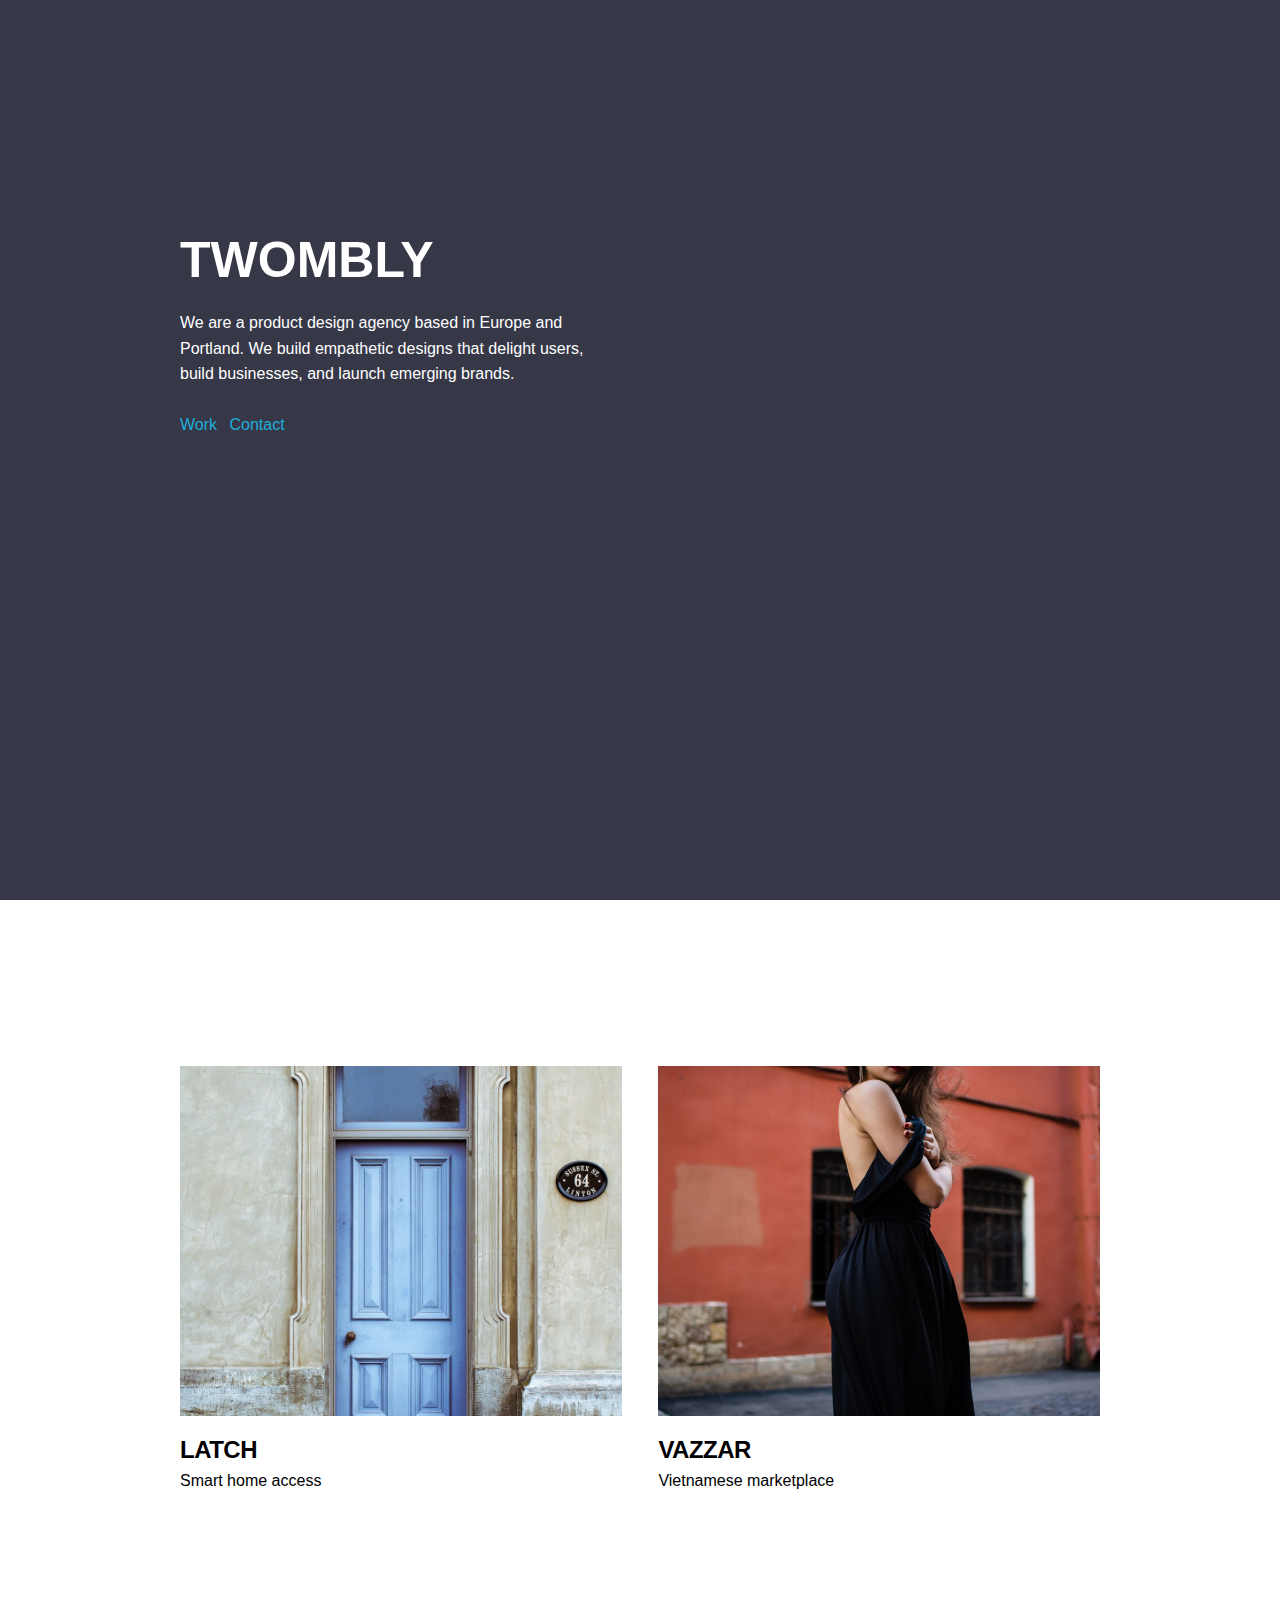
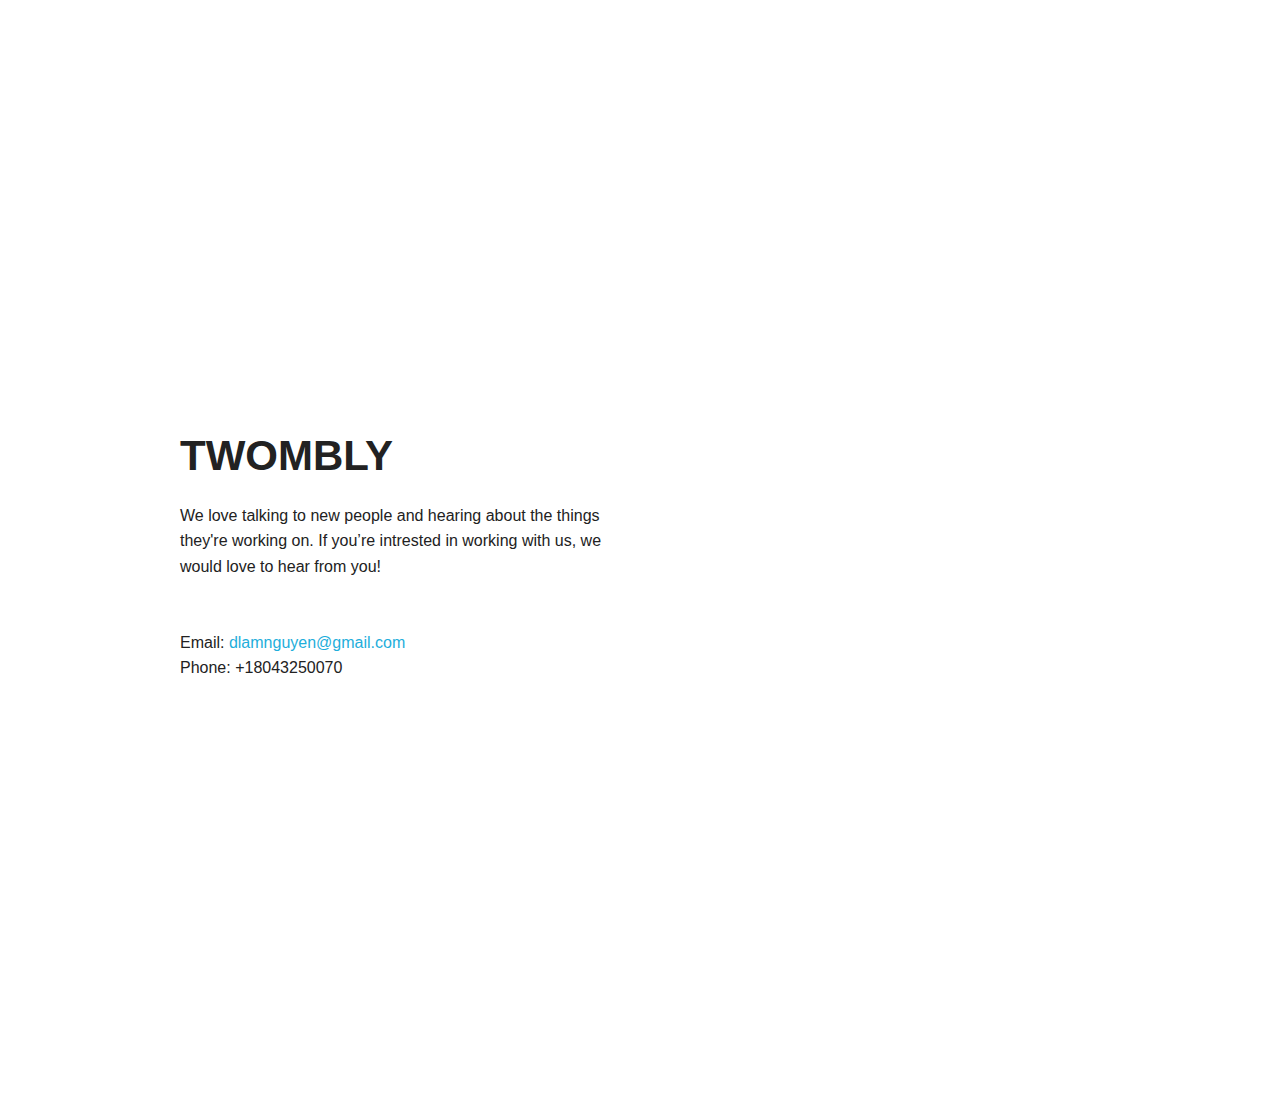
==== commit 763ca9ee: "wha" ====
--- a/index.html
+++ b/index.html
@@ -26,7 +26,7 @@
   <link rel="icon" type="image/png" href="images/favicon.png">
   <script type="text/javascript" src="//fast.fonts.net/jsapi/75adbc02-f37f-4e9c-960f-9e6158d065dd.js"></script>
 
-  <script src="http://ajax.googleapis.com/ajax/libs/jquery/1.11.1/jquery.min.js"></script>
+  <script src="https://ajax.googleapis.com/ajax/libs/jquery/1.11.1/jquery.min.js"></script>
   <link href="./js/fullpage/jquery.fullPage.css">
   <script src="./js/fullpage/jquery.fullPage.js"></script>
 </head>
@@ -108,7 +108,7 @@
     <div id="work" data-anchor="work-work" class="section bg-light">
       <div class="row">
         <div class="one-half column" style="margin-top: 18%; margin-left:0;">
-          <a href="/latch">
+          <a href="https://einfalles.github.io/twombly/latch">
           <div class="image-wrapper" style="background-image: url(./images/work-latch.jpeg); background-size:cover; background-position: center center;">
           </div>
           <div class="headline-wrapper">
@@ -118,7 +118,7 @@
           </a>
         </div>
         <div class="one-half column" style="margin-top: 18%">
-          <a href="/vazzar" >
+          <a href="https://einfalles.github.io/twombly/vazzar" >
           <div class="image-wrapper" style="background-image: url(./images/work-vazzar.jpeg); background-size:cover; background-position: center center;">
           </div>
           <div class="headline-wrapper">
@@ -146,63 +146,55 @@
   </div>
 <script>
 $(document).ready(function() {
-    $('#fullpage').fullpage({
-        //Navigation
-        anchors:['home-home','work-work', 'contact-contact'],
-        // lockAnchors: false,
-        // navigation: false,
-        // navigationPosition: 'right',
-        // showActiveTooltip: false,
-        // slidesNavigation: true,
-        // slidesNavPosition: 'bottom',
-
-        //Scrolling
-        css3: true,
-        scrollingSpeed: 1000,
-        autoScrolling: true,
-        fitToSection: true,
-        fitToSectionDelay: 800,
-        scrollBar: false,
-        easing: 'easeInOutCubic',
-        easingcss3: 'ease',
-        loopBottom: false,
-        loopTop: false,
-        loopHorizontal: true,
-        continuousVertical: false,
-        continuousHorizontal: false,
-        scrollHorizontally: false,
-        interlockedSlides: false,
-        resetSliders: false,
-        fadingEffect: false,
-        scrollOverflow: false,
-        scrollOverflowOptions: null,
-        touchSensitivity: 100,
-        normalScrollElementTouchThreshold: 5,
-        bigSectionsDestination: null,
-
-        //Accessibility
-        keyboardScrolling: true,
-        animateAnchor: true,
-        recordHistory: true,
-
-        //Design
-        controlArrows: true,
-        verticalCentered: true,
-
-
-        //Custom selectors
-        sectionSelector: '.section',
-        slideSelector: '.slide',
-
-        //events
-        onLeave: function(index, nextIndex, direction){},
-        afterLoad: function(anchorLink, index){},
-        afterRender: function(){},
-        afterResize: function(){},
-        afterResponsive: function(isResponsive){},
-        afterSlideLoad: function(anchorLink, index, slideAnchor, slideIndex){},
-        onSlideLeave: function(anchorLink, index, slideIndex, direction, nextSlideIndex){}
-    });
+    // $('#fullpage').fullpage({
+    //
+    //     anchors:['home-home','work-work', 'contact-contact'],
+    //     css3: true,
+    //     scrollingSpeed: 1000,
+    //     autoScrolling: true,
+    //     fitToSection: true,
+    //     fitToSectionDelay: 800,
+    //     scrollBar: false,
+    //     easing: 'easeInOutCubic',
+    //     easingcss3: 'ease',
+    //     loopBottom: false,
+    //     loopTop: false,
+    //     loopHorizontal: true,
+    //     continuousVertical: false,
+    //     continuousHorizontal: false,
+    //     scrollHorizontally: false,
+    //     interlockedSlides: false,
+    //     resetSliders: false,
+    //     fadingEffect: false,
+    //     scrollOverflow: false,
+    //     scrollOverflowOptions: null,
+    //     touchSensitivity: 100,
+    //     normalScrollElementTouchThreshold: 5,
+    //     bigSectionsDestination: null,
+    //
+    //
+    //     keyboardScrolling: true,
+    //     animateAnchor: true,
+    //     recordHistory: true,
+    //
+    //
+    //     controlArrows: true,
+    //     verticalCentered: true,
+    //
+    //
+    //
+    //     sectionSelector: '.section',
+    //     slideSelector: '.slide',
+    //
+    //
+    //     onLeave: function(index, nextIndex, direction){},
+    //     afterLoad: function(anchorLink, index){},
+    //     afterRender: function(){},
+    //     afterResize: function(){},
+    //     afterResponsive: function(isResponsive){},
+    //     afterSlideLoad: function(anchorLink, index, slideAnchor, slideIndex){},
+    //     onSlideLeave: function(anchorLink, index, slideIndex, direction, nextSlideIndex){}
+    // });
 });
 </script>
 <!-- End Document
